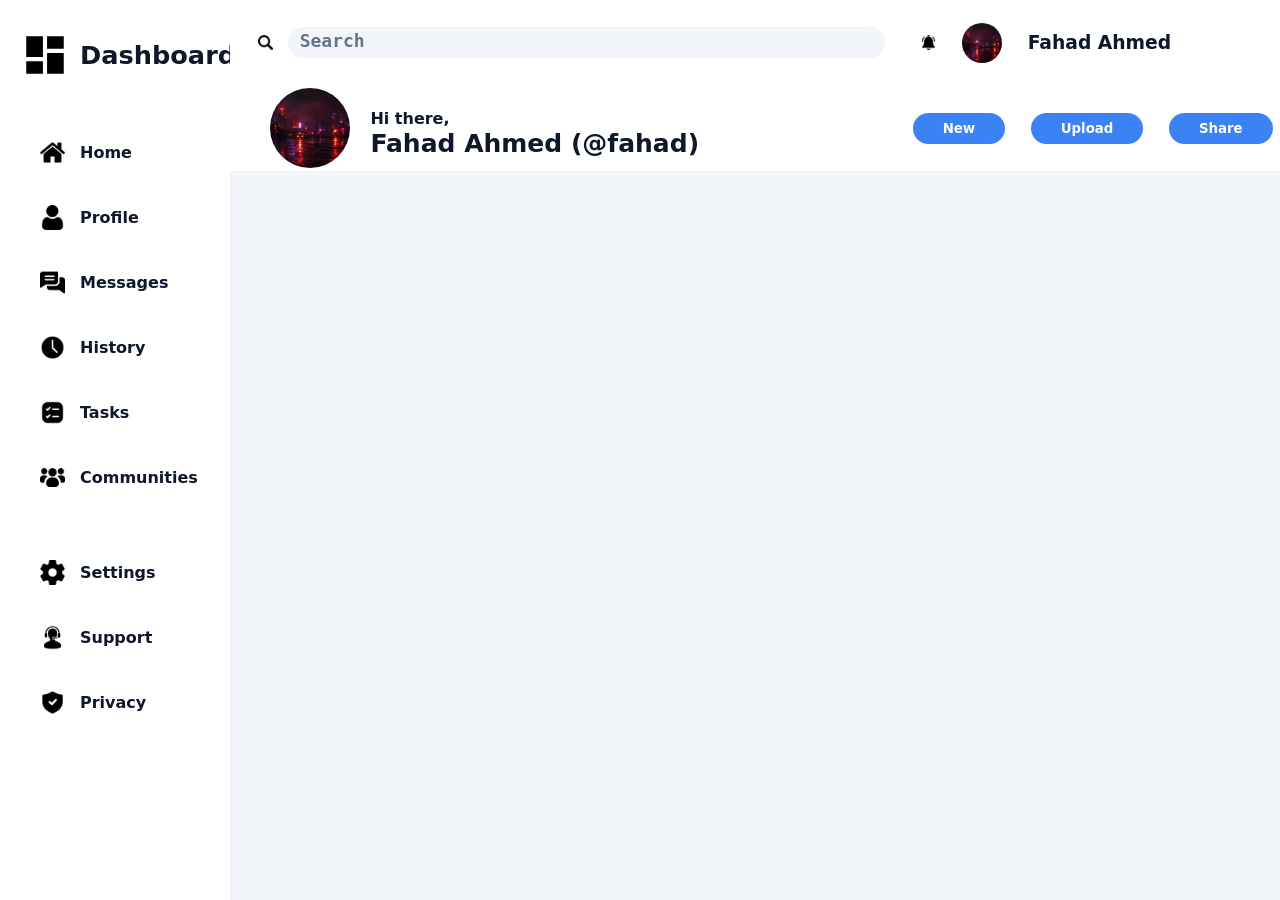
==== admin-dashboard/index.html @ 2e19638b "Initial commit: CSS grid layout with completed sidebar and header" ====
<!DOCTYPE html>
<html lang="en">

<head>
    <meta charset="UTF-8">
    <meta name="viewport" content="width=device-width, initial-scale=1.0">
    <title>Dashboard</title>
    <link rel="stylesheet" href="style.css">
</head>

<body>

    <div class="container">
        <aside class="left-sidebar">

            <div class="icon">
                <img src="media/view-dashboard.svg" width="50" height="50" alt="Dashboard Icon">
                <span>Dashboard</span>
            </div>
            
            <ul class="tabs">
                <li class="tab">
                    <img src="media/home.png" alt="Home Icon">
                    <span>Home</span>
                </li>

                <li class="tab">
                    <img src="media/user.png" width="25" height="25"  alt="User Profile Icon">
                    <span>Profile</span>
                </li>

                <li class="tab">
                    <img src="media/chatting.png" width="25" height="25"  alt="Messages Icon">
                    <span>Messages</span>
                </li>

                <li class="tab">
                    <img src="media/recent.png" width="25" height="25"  alt="History Icon">
                    <span>History</span>
                </li>

                <li class="tab">
                    <img src="media/task.png" width="25" height="25"  alt="Tasks Icon">
                    <span>Tasks</span>
                </li>

                <li class="tab">
                    <img src="media/group-users.png" width="25" height="25"  alt="Communities Icon">
                    <span>Communities</span>
                </li>

                <li class="tab">
                    <img src="media/settings.png" width="25" height="25"  alt="Settings Icon">
                    <span>Settings</span>
                </li>

                <li class="tab">
                    <img src="media/customer-support.png" width="25" height="25"  alt="Customer Support Icon">
                    <span>Support</span>
                </li>

                <li class="tab">
                    <img src="media/insurance.png" width="25" height="25"  alt="Privacy Policy Icon">
                    <span>Privacy</span>
                </li>
            </ul>

        </aside>

        <header class="top-section">

            <div class="search">
                <img src="media/search.png" width="15" height="15" alt="Search Icon">
                <input type="search" name="search" id="search" placeholder="Search">
            </div>

            <div class="profile">
                <img src="media/notification.png" id="notification" width="15" height="15" alt="Notifications Icon">
                <img src="media/img1.png" id="profile-icon" class="round" width="40" height="40" alt="User Profile Thumbnail">
                <h3>Fahad Ahmed</h3>
            </div>

            <div class="hi-there">
                <img src="media/img1.png" class="round" width="80" height="80" alt="User Profile Picture">
                <p class="greeting">Hi there,</p>
                <p class="username">Fahad Ahmed (@fahad)</p>
            </div>

            <div class="buttons">
                <button type="button" class="btn">New</button>
                <button type="button" class="btn">Upload</button>
                <button type="button" class="btn">Share</button>
            </div>
        </header>

        <main>
            <section class="your-projects"></section>
            <section class="announcements"></section>
            <section class="trending"></section>
        </main>

    </div>

</body>
</html>
---- admin-dashboard/style.css ----
* {
    box-sizing: border-box;
}

body,
html {
    margin: 0;
    height: 100%;
}

body {
    font-family: system-ui, sans-serif;
    color: #0F172A;
}

button,
input {
    font-family: system-ui, sans-serif;
}

.container {
    width: 100%;
    min-height: 100vh;

    display: grid;
    grid-template-rows: auto 1fr;
    grid-template-columns: minmax(150px, 18%) 1fr;

    grid-template-areas:
        "left-sidebar top-section"
        "left-sidebar main";
}

.left-sidebar {
    grid-area: left-sidebar;
    background-color: #FFFFFF;

    display: grid;
    grid-template-rows: minmax(110px, 8%) 1fr;
}

.icon {
    display: flex;
    align-items: center;
    margin-left: 20px;
    gap: 10px;
}

.icon>img {
    width: 50px;
}

.icon>span {
    font-size: clamp(1rem, 2vw, 4rem);
    font-weight: bold;
}

.tabs {
    display: flex;
    flex-direction: column;
    gap: 20px;
    margin-top: 20px;
    padding: 0;
    list-style: none;
}

.tab {
    display: flex;
    align-items: center;
    margin-left: 30px;
    gap: 15px;
    cursor: pointer;

    padding: 10px;
    border-radius: 10px;

    transition: transform 0.2s ease, background-color 0.2s ease;
}

.tab:hover {
    background-color: rgba(0, 0, 0, 0.1);
    transform: translateX(8px);
}

.tab>img {
    width: 25px;
}

.tab>span {
    font-size: clamp(1rem, 1vw, 1.5rem);
    margin: 0;
    font-weight: bold;
}

.tab:nth-child(7) {
    margin-top: 30px;
}

.top-section {
    grid-area: top-section;
    background-color: #FFFFFF;

    display: grid;
    grid-template-rows: repeat(2, 1fr);
    grid-template-columns: 65% 35%;
    grid-template-areas:
        "search profile"
        "hi-there buttons";

}

.search {
    grid-area: search;
    display: flex;
    align-items: center;
    justify-content: center;
    margin: 4%;
}

.search>img {
    height: 15px;
}

.search>input {
    flex: 1;
    
    background-color: #F1F5F9;
    color: #0F172A;

    padding: 8px 12px;
    border-radius: 20px;
    border: none;
    margin-left: 15px;
}

.search>input::placeholder {
    color: #64748B;
    font-size: 18px;
    font-weight: bold;
    font-family: monospace;
}

.profile {
    grid-area: profile;

    display: flex;
    padding-right: 100px;
    align-items: center;
    justify-content: center;
    gap: 2vw;
}

.profile #notification {
    height: 15px;
}

.profile #profile-icon {
    height: 40px;
    width: 40px;
}

.round {
    border-radius: 50%;
    object-fit: cover;
}

.hi-there {
    grid-area: hi-there;
    margin-left: 40px;

    display: grid;
    grid-template-rows: 30px 1fr;
    grid-template-columns: 80px 1fr;
    grid-template-areas:
        "icon greeting"
        "icon username";
    align-items: center;
    column-gap: 20px;
}

.hi-there>img {
    grid-area: icon;
    height: 80px;
    width: 80px;
}

.hi-there .greeting {
    grid-area: greeting;

    margin: 0;
    margin-top: 35px;

    font-size: 16px;
    font-weight: bold;
}

.hi-there .username {
    grid-area: username;

    margin: 0;
    margin-bottom: 0;
    font-size: 25px;
    font-weight: bold;
}

.buttons {
    grid-area: buttons;

    display: flex;
    align-items: center;
    gap: 2vw;
}

.buttons>button {
    background-color: #3B82F6;
    border: none;
    border-radius: 20px;
    color: white;
    padding: 8px 30px;
    font-weight: bold;
    cursor: pointer;

    transition: transform 0.2s ease, background-color 0.2s ease, box-shadow 0.2s ease;
}

.buttons>button:hover {
    background-color: #b0b0b0;

    transform: translateY(-3px) scale(1.05);

    box-shadow: 0 5px 15px rgba(0, 0, 0, 0.3);
}

main {
    grid-area: main;
    background-color: #F1F5F9;
}
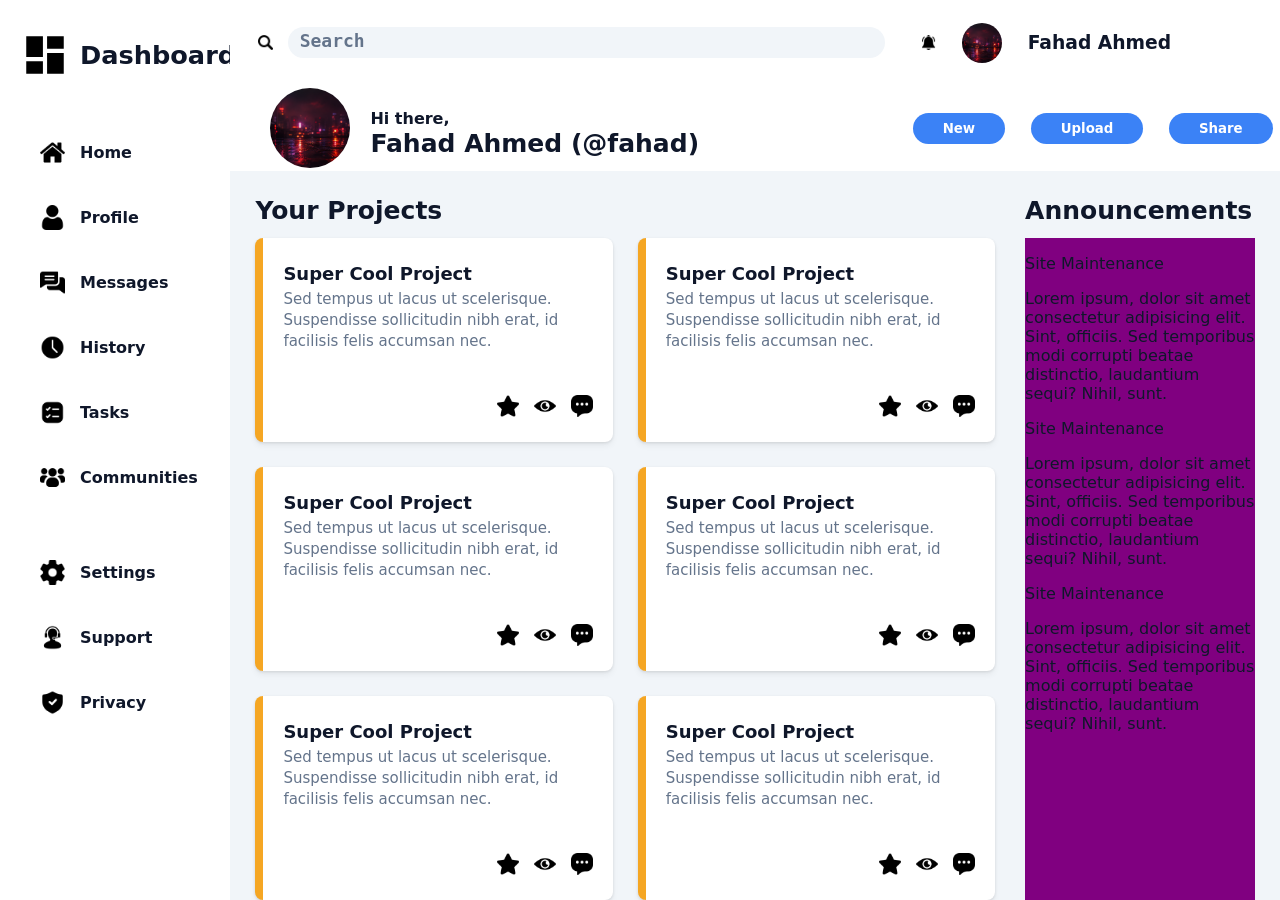
==== commit e2feee62: "ADD main section structure, COMPLETE your-projects section" ====
--- a/admin-dashboard/index.html
+++ b/admin-dashboard/index.html
@@ -17,7 +17,7 @@
                 <img src="media/view-dashboard.svg" width="50" height="50" alt="Dashboard Icon">
                 <span>Dashboard</span>
             </div>
-            
+
             <ul class="tabs">
                 <li class="tab">
                     <img src="media/home.png" alt="Home Icon">
@@ -25,42 +25,42 @@
                 </li>
 
                 <li class="tab">
-                    <img src="media/user.png" width="25" height="25"  alt="User Profile Icon">
+                    <img src="media/user.png" width="25" height="25" alt="User Profile Icon">
                     <span>Profile</span>
                 </li>
 
                 <li class="tab">
-                    <img src="media/chatting.png" width="25" height="25"  alt="Messages Icon">
+                    <img src="media/chatting.png" width="25" height="25" alt="Messages Icon">
                     <span>Messages</span>
                 </li>
 
                 <li class="tab">
-                    <img src="media/recent.png" width="25" height="25"  alt="History Icon">
+                    <img src="media/recent.png" width="25" height="25" alt="History Icon">
                     <span>History</span>
                 </li>
 
                 <li class="tab">
-                    <img src="media/task.png" width="25" height="25"  alt="Tasks Icon">
+                    <img src="media/task.png" width="25" height="25" alt="Tasks Icon">
                     <span>Tasks</span>
                 </li>
 
                 <li class="tab">
-                    <img src="media/group-users.png" width="25" height="25"  alt="Communities Icon">
+                    <img src="media/group-users.png" width="25" height="25" alt="Communities Icon">
                     <span>Communities</span>
                 </li>
 
                 <li class="tab">
-                    <img src="media/settings.png" width="25" height="25"  alt="Settings Icon">
+                    <img src="media/settings.png" width="25" height="25" alt="Settings Icon">
                     <span>Settings</span>
                 </li>
 
                 <li class="tab">
-                    <img src="media/customer-support.png" width="25" height="25"  alt="Customer Support Icon">
+                    <img src="media/customer-support.png" width="25" height="25" alt="Customer Support Icon">
                     <span>Support</span>
                 </li>
 
                 <li class="tab">
-                    <img src="media/insurance.png" width="25" height="25"  alt="Privacy Policy Icon">
+                    <img src="media/insurance.png" width="25" height="25" alt="Privacy Policy Icon">
                     <span>Privacy</span>
                 </li>
             </ul>
@@ -76,7 +76,8 @@
 
             <div class="profile">
                 <img src="media/notification.png" id="notification" width="15" height="15" alt="Notifications Icon">
-                <img src="media/img1.png" id="profile-icon" class="round" width="40" height="40" alt="User Profile Thumbnail">
+                <img src="media/img1.png" id="profile-icon" class="round" width="40" height="40"
+                    alt="User Profile Thumbnail">
                 <h3>Fahad Ahmed</h3>
             </div>
 
@@ -94,12 +95,139 @@
         </header>
 
         <main>
-            <section class="your-projects"></section>
-            <section class="announcements"></section>
-            <section class="trending"></section>
-        </main>
+            <p>Your Projects</p>
+            <p>Announcements</p>
+            <div class="your-projects">
+                <div class="main-card">
+                    <h4 class="main-card-title">Super Cool Project</h4>
+                    <p class="main-card-desc">Sed tempus ut lacus ut scelerisque. Suspendisse sollicitudin nibh erat, id
+                        facilisis felis accumsan nec.</p>
+
+                    <div class="main-card-actions">
+                        <img src="media/favorite.png" alt="">
+                        <img src="media/eye.png" alt="">
+                        <img src="media/comment.png" alt="">
+                    </div>
+                </div>
+
+                <div class="main-card">
+                    <h4 class="main-card-title">Super Cool Project</h4>
+                    <p class="main-card-desc">Sed tempus ut lacus ut scelerisque. Suspendisse sollicitudin nibh erat, id
+                        facilisis felis accumsan nec.</p>
+
+                    <div class="main-card-actions">
+                        <img src="media/favorite.png" alt="">
+                        <img src="media/eye.png" alt="">
+                        <img src="media/comment.png" alt="">
+                    </div>
+                </div>
+
+                <div class="main-card">
+                    <h4 class="main-card-title">Super Cool Project</h4>
+                    <p class="main-card-desc">Sed tempus ut lacus ut scelerisque. Suspendisse sollicitudin nibh erat, id
+                        facilisis felis accumsan nec.</p>
+
+                    <div class="main-card-actions">
+                        <img src="media/favorite.png" alt="">
+                        <img src="media/eye.png" alt="">
+                        <img src="media/comment.png" alt="">
+                    </div>
+                </div>
+
+                <div class="main-card">
+                    <h4 class="main-card-title">Super Cool Project</h4>
+                    <p class="main-card-desc">Sed tempus ut lacus ut scelerisque. Suspendisse sollicitudin nibh erat, id
+                        facilisis felis accumsan nec.</p>
+
+                    <div class="main-card-actions">
+                        <img src="media/favorite.png" alt="">
+                        <img src="media/eye.png" alt="">
+                        <img src="media/comment.png" alt="">
+                    </div>
+                </div>
+
+                <div class="main-card">
+                    <h4 class="main-card-title">Super Cool Project</h4>
+                    <p class="main-card-desc">Sed tempus ut lacus ut scelerisque. Suspendisse sollicitudin nibh erat, id
+                        facilisis felis accumsan nec.</p>
+
+                    <div class="main-card-actions">
+                        <img src="media/favorite.png" alt="">
+                        <img src="media/eye.png" alt="">
+                        <img src="media/comment.png" alt="">
+                    </div>
+                </div>
+
+                <div class="main-card">
+                    <h4 class="main-card-title">Super Cool Project</h4>
+                    <p class="main-card-desc">Sed tempus ut lacus ut scelerisque. Suspendisse sollicitudin nibh erat, id
+                        facilisis felis accumsan nec.</p>
+
+                    <div class="main-card-actions">
+                        <img src="media/favorite.png" alt="">
+                        <img src="media/eye.png" alt="">
+                        <img src="media/comment.png" alt="">
+                    </div>
+                </div>
+
+
+
+            </div>
+            <aside class="right-sidebar">
+                <div class="sidebar-cards">
+                    <div class="sidebar-card">
+                        <div class="sidebar-card-section">
+                            <p class="sidebar-card-heading">
+                                Site Maintenance
+                            </p>
+                            <p class="sidebar-card-desc">Lorem ipsum, dolor sit amet consectetur adipisicing elit. Sint,
+                                officiis. Sed temporibus
+                                modi corrupti beatae distinctio, laudantium sequi? Nihil, sunt.</p>
+                        </div>
+                        <div class="sidebar-card-section">
+                            <p class="sidebar-card-heading">
+                                Site Maintenance
+                            </p>
+                            <p class="sidebar-card-desc">Lorem ipsum, dolor sit amet consectetur adipisicing elit. Sint,
+                                officiis. Sed temporibus
+                                modi corrupti beatae distinctio, laudantium sequi? Nihil, sunt.</p>
+                        </div>
+                        <div class="sidebar-card-section">
+                            <p class="sidebar-card-heading">
+                                Site Maintenance
+                            </p>
+                            <p class="sidebar-card-desc">Lorem ipsum, dolor sit amet consectetur adipisicing elit. Sint,
+                                officiis. Sed temporibus
+                                modi corrupti beatae distinctio, laudantium sequi? Nihil, sunt.</p>
+                        </div>
+                    </div>
+                    <div class="sidebar-card">
+                        <div class="sidebar-card-section">
+                            <img src="" alt="">
+                            <p class="sidebar-card-username"></p>
+                            <p class="sidebar-card-userdesc"></p>
+                        </div>
+                        <div class="sidebar-card-section">
+                            <img src="" alt="">
+                            <p class="sidebar-card-username"></p>
+                            <p class="sidebar-card-userdesc"></p>
+                        </div>
+                        <div class="sidebar-card-section">
+                            <img src="" alt="">
+                            <p class="sidebar-card-username"></p>
+                            <p class="sidebar-card-userdesc"></p>
+                        </div>
+                        <div class="sidebar-card-section">
+            </aside>
+
+    </div>
+    </div>
+    </div>
+    </aside>
+    </main>
 
     </div>
 
 </body>
+
 </html>
--- a/admin-dashboard/style.css
+++ b/admin-dashboard/style.css
@@ -20,7 +20,7 @@
 
 .container {
     width: 100%;
-    min-height: 100vh;
+    height: 100vh;
 
     display: grid;
     grid-template-rows: auto 1fr;
@@ -234,4 +234,93 @@
 main {
     grid-area: main;
     background-color: #F1F5F9;
-}+
+    display: grid;
+    grid-template-columns: 3fr 1fr;
+    grid-template-rows: 5% 1fr;
+    grid-template-areas:
+    "heading-1 heading-2"
+    "your-projects right-sidebar";
+    gap: 30px;
+
+    overflow-y: auto;
+}
+
+main > p {
+    font-size: 25px;
+    font-weight: bold;
+}
+
+main > p:first-child {
+    grid-area: heading-1;
+    margin: 25px;
+}
+
+main > p:nth-child(2) {
+    grid-area: heading-2;
+}
+.your-projects {
+    grid-area: your-projects;
+    margin-left: 25px;
+
+    display: grid;
+    grid-template-columns: 1fr 1fr;
+    gap: 25px;
+
+}
+
+
+.main-card {
+    background-color: #FFFFFF;
+    border-radius: 8px;
+    border-left: 8px solid #F5A623; 
+    padding: 25px 20px;
+
+    box-shadow: 0 4px 6px rgba(0, 0, 0, 0.05), 0 1px 3px rgba(0, 0, 0, 0.1);
+    
+    display: flex;
+    flex-direction: column;
+}
+
+.main-card-title {
+    margin: 0 0 5px 0;
+    font-size: 18px;
+    font-weight: bold;
+    color: #0F172A;
+}
+
+.main-card-desc {
+    margin: 0;
+    color: #64748B;
+    font-size: 15px;
+    line-height: 1.4;
+
+    flex-grow: 1; 
+}
+
+.main-card-actions {
+    display: flex;
+    justify-content: flex-end; 
+    gap: 15px;
+    margin-top: 20px;
+}
+
+.main-card-actions img {
+    width: 22px;
+    height: 22px;
+    cursor: pointer;
+    transition: transform 0.2s ease;
+}
+
+.main-card-actions img:hover {
+    transform: scale(1.5);
+}
+
+.right-sidebar {
+    grid-area: right-sidebar;
+    background: purple;
+
+    margin-right: 25px;
+}
+
+
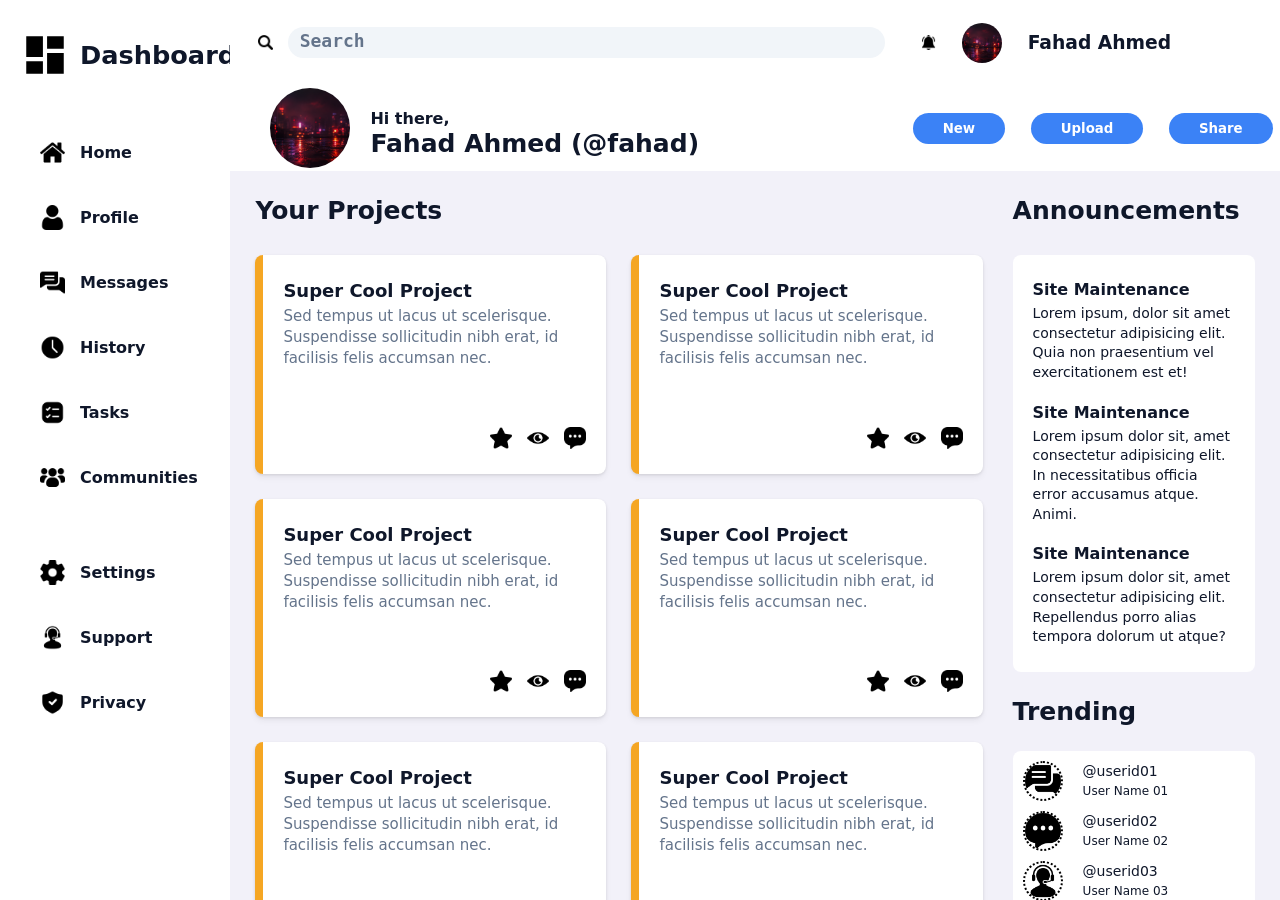
==== commit e2b37666: "ADD right-sidebar, UI COMPLETE (no responsive)" ====
--- a/admin-dashboard/index.html
+++ b/admin-dashboard/index.html
@@ -23,42 +23,34 @@
                     <img src="media/home.png" alt="Home Icon">
                     <span>Home</span>
                 </li>
-
                 <li class="tab">
                     <img src="media/user.png" width="25" height="25" alt="User Profile Icon">
                     <span>Profile</span>
                 </li>
-
                 <li class="tab">
                     <img src="media/chatting.png" width="25" height="25" alt="Messages Icon">
                     <span>Messages</span>
                 </li>
-
                 <li class="tab">
                     <img src="media/recent.png" width="25" height="25" alt="History Icon">
                     <span>History</span>
                 </li>
-
                 <li class="tab">
                     <img src="media/task.png" width="25" height="25" alt="Tasks Icon">
                     <span>Tasks</span>
                 </li>
-
                 <li class="tab">
                     <img src="media/group-users.png" width="25" height="25" alt="Communities Icon">
                     <span>Communities</span>
                 </li>
-
                 <li class="tab">
                     <img src="media/settings.png" width="25" height="25" alt="Settings Icon">
                     <span>Settings</span>
                 </li>
-
                 <li class="tab">
                     <img src="media/customer-support.png" width="25" height="25" alt="Customer Support Icon">
                     <span>Support</span>
                 </li>
-
                 <li class="tab">
                     <img src="media/insurance.png" width="25" height="25" alt="Privacy Policy Icon">
                     <span>Privacy</span>
@@ -84,6 +76,7 @@
             <div class="hi-there">
                 <img src="media/img1.png" class="round" width="80" height="80" alt="User Profile Picture">
                 <p class="greeting">Hi there,</p>
+
                 <p class="username">Fahad Ahmed (@fahad)</p>
             </div>
 
@@ -95,138 +88,127 @@
         </header>
 
         <main>
-            <p>Your Projects</p>
-            <p>Announcements</p>
+
+            <h2>Your Projects</h2>
+            <h2>Announcements</h2>
+
             <div class="your-projects">
                 <div class="main-card">
                     <h4 class="main-card-title">Super Cool Project</h4>
                     <p class="main-card-desc">Sed tempus ut lacus ut scelerisque. Suspendisse sollicitudin nibh erat, id
                         facilisis felis accumsan nec.</p>
-
-                    <div class="main-card-actions">
-                        <img src="media/favorite.png" alt="">
-                        <img src="media/eye.png" alt="">
-                        <img src="media/comment.png" alt="">
-                    </div>
-                </div>
-
-                <div class="main-card">
-                    <h4 class="main-card-title">Super Cool Project</h4>
-                    <p class="main-card-desc">Sed tempus ut lacus ut scelerisque. Suspendisse sollicitudin nibh erat, id
-                        facilisis felis accumsan nec.</p>
-
-                    <div class="main-card-actions">
-                        <img src="media/favorite.png" alt="">
-                        <img src="media/eye.png" alt="">
-                        <img src="media/comment.png" alt="">
-                    </div>
-                </div>
-
-                <div class="main-card">
-                    <h4 class="main-card-title">Super Cool Project</h4>
-                    <p class="main-card-desc">Sed tempus ut lacus ut scelerisque. Suspendisse sollicitudin nibh erat, id
-                        facilisis felis accumsan nec.</p>
-
-                    <div class="main-card-actions">
-                        <img src="media/favorite.png" alt="">
-                        <img src="media/eye.png" alt="">
-                        <img src="media/comment.png" alt="">
-                    </div>
-                </div>
-
-                <div class="main-card">
-                    <h4 class="main-card-title">Super Cool Project</h4>
-                    <p class="main-card-desc">Sed tempus ut lacus ut scelerisque. Suspendisse sollicitudin nibh erat, id
-                        facilisis felis accumsan nec.</p>
-
-                    <div class="main-card-actions">
-                        <img src="media/favorite.png" alt="">
-                        <img src="media/eye.png" alt="">
-                        <img src="media/comment.png" alt="">
-                    </div>
-                </div>
-
-                <div class="main-card">
-                    <h4 class="main-card-title">Super Cool Project</h4>
-                    <p class="main-card-desc">Sed tempus ut lacus ut scelerisque. Suspendisse sollicitudin nibh erat, id
-                        facilisis felis accumsan nec.</p>
-
-                    <div class="main-card-actions">
-                        <img src="media/favorite.png" alt="">
-                        <img src="media/eye.png" alt="">
-                        <img src="media/comment.png" alt="">
-                    </div>
-                </div>
-
-                <div class="main-card">
-                    <h4 class="main-card-title">Super Cool Project</h4>
-                    <p class="main-card-desc">Sed tempus ut lacus ut scelerisque. Suspendisse sollicitudin nibh erat, id
-                        facilisis felis accumsan nec.</p>
-
-                    <div class="main-card-actions">
-                        <img src="media/favorite.png" alt="">
-                        <img src="media/eye.png" alt="">
-                        <img src="media/comment.png" alt="">
-                    </div>
-                </div>
-
-
-
-            </div>
+                    <div class="main-card-actions">
+                        <img src="media/favorite.png" alt="">
+                        <img src="media/eye.png" alt="">
+                        <img src="media/comment.png" alt="">
+                    </div>
+                </div>
+
+                <div class="main-card">
+                    <h4 class="main-card-title">Super Cool Project</h4>
+                    <p class="main-card-desc">Sed tempus ut lacus ut scelerisque. Suspendisse sollicitudin nibh erat, id
+                        facilisis felis accumsan nec.</p>
+                    <div class="main-card-actions">
+                        <img src="media/favorite.png" alt="">
+                        <img src="media/eye.png" alt="">
+                        <img src="media/comment.png" alt="">
+                    </div>
+                </div>
+
+                <div class="main-card">
+                    <h4 class="main-card-title">Super Cool Project</h4>
+                    <p class="main-card-desc">Sed tempus ut lacus ut scelerisque. Suspendisse sollicitudin nibh erat, id
+                        facilisis felis accumsan nec.</p>
+                    <div class="main-card-actions">
+                        <img src="media/favorite.png" alt="">
+                        <img src="media/eye.png" alt="">
+                        <img src="media/comment.png" alt="">
+                    </div>
+                </div>
+
+                <div class="main-card">
+                    <h4 class="main-card-title">Super Cool Project</h4>
+                    <p class="main-card-desc">Sed tempus ut lacus ut scelerisque. Suspendisse sollicitudin nibh erat, id
+                        facilisis felis accumsan nec.</p>
+                    <div class="main-card-actions">
+                        <img src="media/favorite.png" alt="">
+                        <img src="media/eye.png" alt="">
+                        <img src="media/comment.png" alt="">
+                    </div>
+                </div>
+
+                <div class="main-card">
+                    <h4 class="main-card-title">Super Cool Project</h4>
+                    <p class="main-card-desc">Sed tempus ut lacus ut scelerisque. Suspendisse sollicitudin nibh erat, id
+                        facilisis felis accumsan nec.</p>
+                    <div class="main-card-actions">
+                        <img src="media/favorite.png" alt="">
+                        <img src="media/eye.png" alt="">
+                        <img src="media/comment.png" alt="">
+                    </div>
+                </div>
+
+                <div class="main-card">
+                    <h4 class="main-card-title">Super Cool Project</h4>
+                    <p class="main-card-desc">Sed tempus ut lacus ut scelerisque. Suspendisse sollicitudin nibh erat, id
+                        facilisis felis accumsan nec.</p>
+                    <div class="main-card-actions">
+                        <img src="media/favorite.png" alt="">
+                        <img src="media/eye.png" alt="">
+                        <img src="media/comment.png" alt="">
+                    </div>
+                </div>
+            </div>
+
             <aside class="right-sidebar">
-                <div class="sidebar-cards">
-                    <div class="sidebar-card">
-                        <div class="sidebar-card-section">
-                            <p class="sidebar-card-heading">
-                                Site Maintenance
-                            </p>
-                            <p class="sidebar-card-desc">Lorem ipsum, dolor sit amet consectetur adipisicing elit. Sint,
-                                officiis. Sed temporibus
-                                modi corrupti beatae distinctio, laudantium sequi? Nihil, sunt.</p>
-                        </div>
-                        <div class="sidebar-card-section">
-                            <p class="sidebar-card-heading">
-                                Site Maintenance
-                            </p>
-                            <p class="sidebar-card-desc">Lorem ipsum, dolor sit amet consectetur adipisicing elit. Sint,
-                                officiis. Sed temporibus
-                                modi corrupti beatae distinctio, laudantium sequi? Nihil, sunt.</p>
-                        </div>
-                        <div class="sidebar-card-section">
-                            <p class="sidebar-card-heading">
-                                Site Maintenance
-                            </p>
-                            <p class="sidebar-card-desc">Lorem ipsum, dolor sit amet consectetur adipisicing elit. Sint,
-                                officiis. Sed temporibus
-                                modi corrupti beatae distinctio, laudantium sequi? Nihil, sunt.</p>
-                        </div>
-                    </div>
-                    <div class="sidebar-card">
-                        <div class="sidebar-card-section">
-                            <img src="" alt="">
-                            <p class="sidebar-card-username"></p>
-                            <p class="sidebar-card-userdesc"></p>
-                        </div>
-                        <div class="sidebar-card-section">
-                            <img src="" alt="">
-                            <p class="sidebar-card-username"></p>
-                            <p class="sidebar-card-userdesc"></p>
-                        </div>
-                        <div class="sidebar-card-section">
-                            <img src="" alt="">
-                            <p class="sidebar-card-username"></p>
-                            <p class="sidebar-card-userdesc"></p>
-                        </div>
-                        <div class="sidebar-card-section">
+                <div class="sidebar-card-1">
+                    <div class="sidebar-card-1-section">
+                        <p class="sidebar-card-1-heading">Site Maintenance</p>
+                        <p class="sidebar-card-1-desc">Lorem ipsum, dolor sit amet consectetur adipisicing elit. Quia
+                            non praesentium vel exercitationem est et!</p>
+                    </div>
+                    <div class="sidebar-card-1-section">
+                        <p class="sidebar-card-1-heading">Site Maintenance</p>
+                        <p class="sidebar-card-1-desc">Lorem ipsum dolor sit, amet consectetur adipisicing elit. In
+                            necessitatibus officia error accusamus atque. Animi.</p>
+                    </div>
+                    <div class="sidebar-card-1-section">
+                        <p class="sidebar-card-1-heading">Site Maintenance</p>
+                        <p class="sidebar-card-1-desc">Lorem ipsum dolor sit, amet consectetur adipisicing elit.
+                            Repellendus porro alias tempora dolorum ut atque?</p>
+                    </div>
+                </div>
+
+
+                <h2 class="trending-heading">Trending</h2>
+
+                <div class="sidebar-card-2">
+                    <div class="sidebar-card-2-section">
+                        <img src="media/chatting.png" alt="">
+                        <p class="sidebar-card-2-userid">@userid01</p>
+                        <p class="sidebar-card-2-username">User Name 01</p>
+                    </div>
+                    <div class="sidebar-card-2-section">
+                        <img src="media/comment.png" alt="">
+                        <p class="sidebar-card-2-userid">@userid02</p>
+                        <p class="sidebar-card-2-username">User Name 02</p>
+                    </div>
+                    <div class="sidebar-card-2-section">
+                        <img src="media/customer-support.png" alt="">
+                        <p class="sidebar-card-2-userid">@userid03</p>
+                        <p class="sidebar-card-2-username">User Name 03</p>
+                    </div>
+                    <div class="sidebar-card-2-section">
+                        <img src="media/eye.png" class="round" alt="">
+                        <p class="sidebar-card-2-userid">@userid04</p>
+                        <p class="sidebar-card-2-username">User Name 04</p>
+                    </div>
+                </div>
             </aside>
 
+        </main>
+
     </div>
-    </div>
-    </div>
-    </aside>
-    </main>
-
-    </div>
 
 </body>
 
--- a/admin-dashboard/style.css
+++ b/admin-dashboard/style.css
@@ -106,7 +106,6 @@
     grid-template-areas:
         "search profile"
         "hi-there buttons";
-
 }
 
 .search {
@@ -123,7 +122,7 @@
 
 .search>input {
     flex: 1;
-    
+
     background-color: #F1F5F9;
     color: #0F172A;
 
@@ -224,7 +223,7 @@
 }
 
 .buttons>button:hover {
-    background-color: #b0b0b0;
+    background-color: #3B82F6;
 
     transform: translateY(-3px) scale(1.05);
 
@@ -233,51 +232,50 @@
 
 main {
     grid-area: main;
-    background-color: #F1F5F9;
+    background-color: #f2f1f9;
 
     display: grid;
     grid-template-columns: 3fr 1fr;
-    grid-template-rows: 5% 1fr;
+    grid-template-rows: auto 1fr;
     grid-template-areas:
-    "heading-1 heading-2"
-    "your-projects right-sidebar";
+        "heading-1 heading-2"
+        "your-projects right-sidebar";
     gap: 30px;
 
+    padding: 25px;
     overflow-y: auto;
 }
 
-main > p {
+main>h2 {
     font-size: 25px;
     font-weight: bold;
-}
-
-main > p:first-child {
+    margin: 0;
+}
+
+main>h2:first-child {
     grid-area: heading-1;
-    margin: 25px;
-}
-
-main > p:nth-child(2) {
+}
+
+main>h2:nth-child(2) {
     grid-area: heading-2;
 }
+
 .your-projects {
     grid-area: your-projects;
-    margin-left: 25px;
 
     display: grid;
     grid-template-columns: 1fr 1fr;
     gap: 25px;
-
-}
-
+}
 
 .main-card {
     background-color: #FFFFFF;
     border-radius: 8px;
-    border-left: 8px solid #F5A623; 
+    border-left: 8px solid #F5A623;
     padding: 25px 20px;
 
     box-shadow: 0 4px 6px rgba(0, 0, 0, 0.05), 0 1px 3px rgba(0, 0, 0, 0.1);
-    
+
     display: flex;
     flex-direction: column;
 }
@@ -295,12 +293,12 @@
     font-size: 15px;
     line-height: 1.4;
 
-    flex-grow: 1; 
+    flex-grow: 1;
 }
 
 .main-card-actions {
     display: flex;
-    justify-content: flex-end; 
+    justify-content: flex-end;
     gap: 15px;
     margin-top: 20px;
 }
@@ -318,9 +316,89 @@
 
 .right-sidebar {
     grid-area: right-sidebar;
-    background: purple;
-
-    margin-right: 25px;
-}
-
-
+
+    display: flex;
+    flex-direction: column;
+    gap: 25px;
+}
+
+.right-sidebar>div {
+    background-color: white;
+    border-radius: 8px;
+}
+
+.sidebar-card-1 {
+    display: flex;
+    flex-direction: column;
+    gap: 20px;
+
+    padding: 25px 20px;
+}
+
+.sidebar-card-1-heading {
+    margin: 0;
+    margin-bottom: 5px;
+    font-size: 16px;
+    font-weight: bold;
+}
+
+.sidebar-card-1-desc {
+    margin: 0;
+    font-size: 14px;
+    line-height: 1.4;
+}
+
+.trending-heading {
+    margin: 0;
+    font-size: 25px;
+    font-weight: bold;
+}
+
+.sidebar-card-2 {
+    margin: 0;
+    display: flex;
+    flex-direction: column;
+    padding: 5px;
+}
+
+.sidebar-card-2-section {
+    display: grid;
+    grid-template-rows: 1fr 1fr;
+    grid-template-columns: 40px 1fr;
+    grid-template-areas:
+        "icon userid"
+        "icon username";
+    align-items: center;
+    column-gap: 20px;
+
+    padding: 5px;
+}
+
+.sidebar-card-2-section>img {
+    grid-area: icon;
+    margin: 0;
+
+    height: 40px;
+    width: 40px;
+
+    border-radius: 50%;
+    border: 2px dotted black;
+
+    object-fit: cover;
+}
+
+.sidebar-card-2-userid {
+    grid-area: userid;
+
+    margin: 0;
+
+    font-size: 14px;
+}
+
+.sidebar-card-2-username {
+    grid-area: username;
+    margin: 0;
+
+    font-size: 12px;
+    color: #0F172A;
+}
